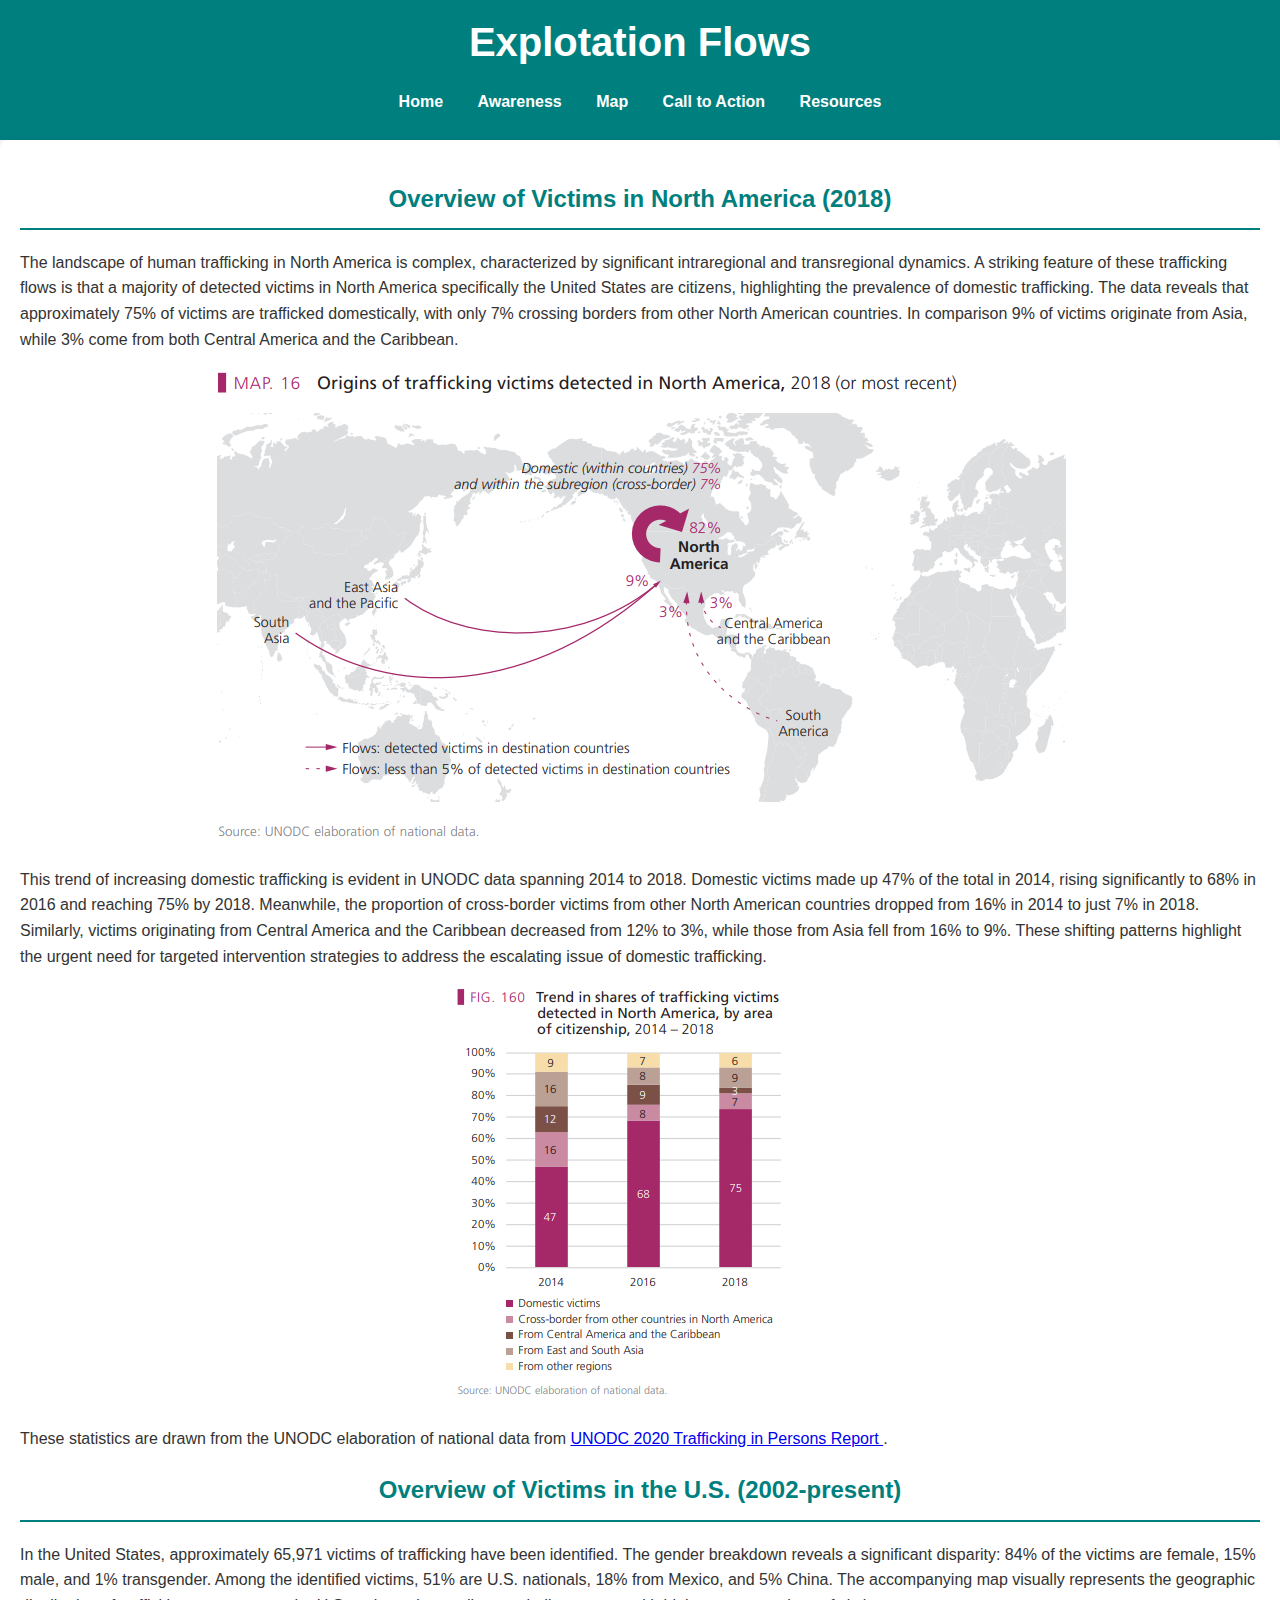
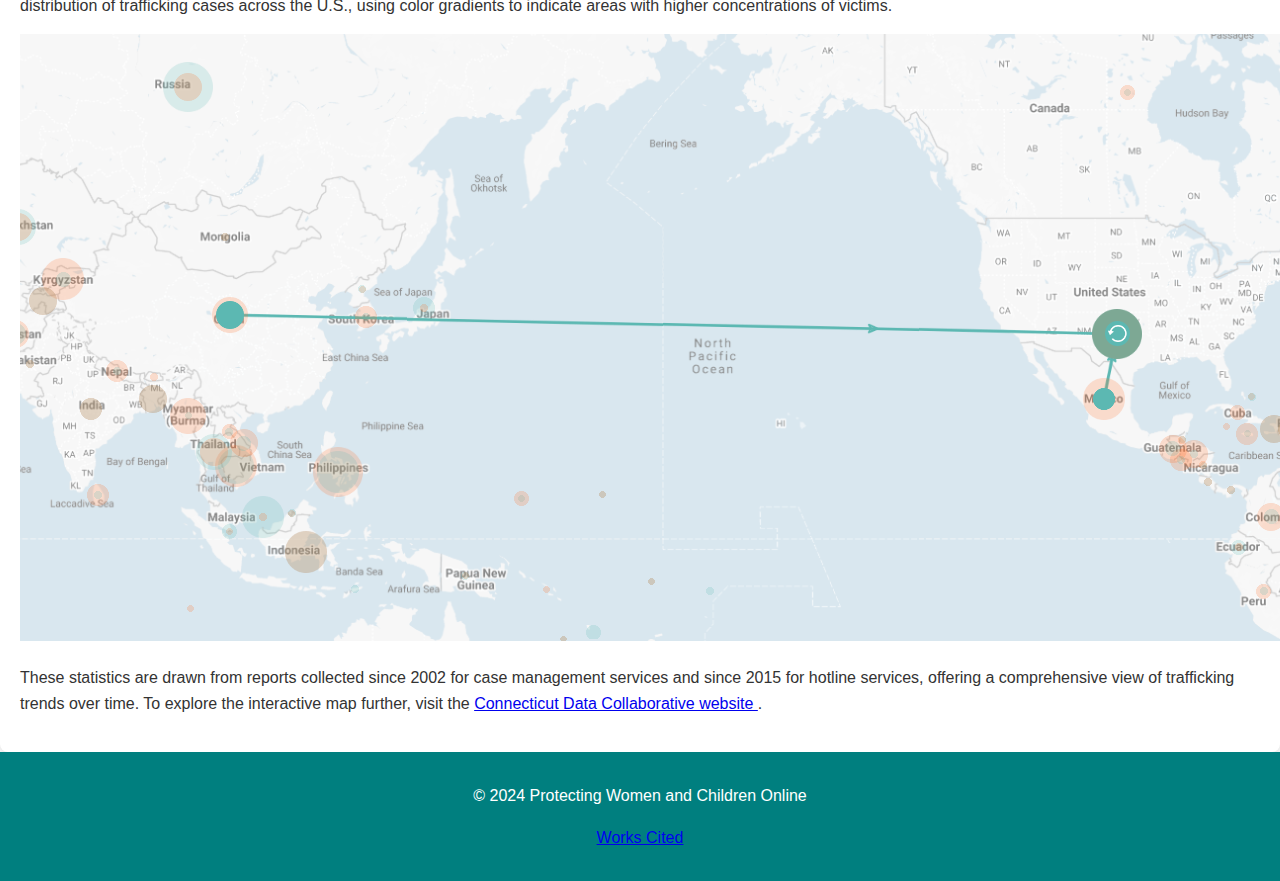
==== map.html @ 12ae602c "first commit" ====
<!DOCTYPE html>
<html lang="en">
<head>
    <meta charset="UTF-8">
    <meta name="viewport" content="width=device-width, initial-scale=1.0">
    <title> Map</title>
    <link rel="stylesheet" href="styles.css">
</head>
<body>
    <header>
        <h1>Explotation Flows</h1>
        <nav>
            <ul>
                <li><a href="index.html">Home</a></li>
                <li><a href="statistics.html">Awareness</a></li>
                <li><a href="map.html">Map</a></li>
                <li><a href="solutions.html">Call to Action</a></li>
                <li><a href="resources.html">Resources</a></li>
            </ul>
        </nav>
    </header>
    
    <section id="US-Map">
        <h2>Overview of Victims in North America (2018)</h2>
        <p>
            The landscape of human trafficking in North America is complex, characterized by significant intraregional and transregional dynamics. 
            A striking feature of these trafficking flows is that a majority of detected victims in North America specifically the United States are citizens, highlighting the prevalence of domestic trafficking. 
            The data reveals that approximately 75% of victims are trafficked domestically, with only 7% crossing borders from other North American countries. 
            In comparison 9% of victims originate from Asia, while 3% come from both Central America and the Caribbean. 

        </p>
        
        <img src="images/NA-Map.png" alt="North America Trafficking Map" class="full-screen-image"> 
        
        <p>
            This trend of increasing domestic trafficking is evident in UNODC data spanning 2014 to 2018. Domestic victims made up 47% of the total in 2014, rising significantly to 68% in 2016 and reaching 75% by 2018.
             Meanwhile, the proportion of cross-border victims from other North American countries dropped from 16% in 2014 to just 7% in 2018. 
             Similarly, victims originating from Central America and the Caribbean decreased from 12% to 3%, while those from Asia fell from 16% to 9%. 
            These shifting patterns highlight the urgent need for targeted intervention strategies to address the escalating issue of domestic trafficking.
        </p>

        <img src="images/trendv.png" alt="North America Trafficking Map" class="full-screen-image"> 
        
        <p>
            These statistics are drawn from the UNODC elaboration of national data from
            <a href="https://www.unodc.org/documents/data-and-analysis/tip/2021/GLOTiP_2020_15jan_web.pdf" target="_blank" rel="noopener noreferrer">
                UNODC 2020 Trafficking in Persons Report
            </a>.
        </p>


        <h2>Overview of Victims in the U.S. (2002-present)</h2>
        <p>
            In the United States, approximately 65,971 victims of trafficking have been identified. 
            The gender breakdown reveals a significant disparity: 84% of the victims are female, 15% male, and 1% transgender. Among the identified victims, 51% are U.S. nationals, 18% from Mexico, and 5% China. 
            The accompanying map visually represents the geographic distribution of trafficking cases across the U.S., using color gradients to indicate areas with higher concentrations of victims.
        </p>
        
        <img src="images/maptr.png" alt="U.S. Trafficking Map" class="full-screen-image"> 
        
        <p>
            These statistics are drawn from reports collected since 2002 for case management services and since 2015 for hotline services, offering a comprehensive view of trafficking trends over time. To explore the interactive map further, visit the 
            <a href="https://www.ctdatacollaborative.org/map" target="_blank" rel="noopener noreferrer">
                Connecticut Data Collaborative website
            </a>.
        </p>
    </section>
</body>

<footer>
    <p>&copy; 2024 Protecting Women and Children Online</p>
    <a href="references.html" target="_blank">Works Cited</a></p>
</footer>
</html>
---- styles.css ----
/* General Reset */
body {
    margin: 0;
    font-family: Arial, sans-serif;
    background-color: #f9f9f9;
    line-height: 1.6;
    color: #333;
  }
  
  /* Header Styling */
  header {
    background-color: #007f7f;
    color: white;
    padding: 10px 20px;
    text-align: center;
  }


  h1 {
      margin: 0;
      font-size: 2.5em;
  }
  nav {
      margin: 15px 0;
  }
  nav ul {
      list-style: none;
      padding: 0;
  }
  nav li {
      display: inline;
      margin: 0 15px;
  }
  nav a {
      color: #ffffff;
      text-decoration: none;
      font-weight: bold;
      transition: color 0.3s;
  }
  #in-nav {
    margin: 25px 0; /* 25px margin above and below */
    padding: 10px; /* Optional: add padding inside the nav */
    border-radius: 5px; /* Optional: rounded corners */
    text-align: center; /* Center-align the navigation links */
}

  #in-nav a {
    color: #000000;
    text-decoration: none;
    font-weight: bold;
    transition: color 0.3s;
    margin: 0 20px; /* Horizontal space between links (20px left and right) */
    padding: 8px 15px;
}
  #in-nav a:hover {
  color: #94d2bd;
}
  nav a:hover {
      color: #94d2bd;
  }
  main {
      padding: 20px;
  }
  section {
      background: white;
      padding: 20px;
      margin: 15px 0;
      border-radius: 8px;
      box-shadow: 0 2px 8px rgba(0,0,0,0.1);
  }
  h2 {
      color: #007f7f;
      border-bottom: 2px solid #007f7f;
  
      padding-bottom: 10px;
  }
  h3 {
      color: #007f7f;
  }

  h6 {
    color: #007f7f;
    border-bottom: 2px solid #007f7f;
    padding-bottom: 5px;
    display: inline-block;
    font-size: 24px;
    margin-bottom: 5px;
    margin-top: 5px;
}

  ul {
      margin: 10px 0;
      padding-left: 20px;
  }
  footer {
      text-align: center;
      padding: 15px 0;
      background: #007f7f;
      color: white;
      position: relative;
      bottom: 0;
      width: 100%;
  }

  
  /* Main Content 
  main {
    max-width: 90%;
    margin: 20px auto;
    padding: 20px;
    background: white;
    border-radius: 12px;
    box-shadow: 0 4px 8px rgba(0, 0, 0, 0.1);
  }*/
  
  /* Section Headings */
  main h2 {
    color: #007f7f;
    margin-top: 0;
  }
  
  /* Problem and Mission Sections */
  #problem-statement, #mission-statement, #call-to-action {
    margin-bottom: 20px;
  }
  
  #call-to-action .cta-button {
    display: inline-block;
    background-color: #007f7f;
    color: white;
    padding: 10px 20px;
    text-decoration: none;
    border-radius: 5px;
    font-weight: bold;
    margin-top: 10px;
  }
  
  #call-to-action .cta-button:hover {
    background-color: #005f87;
  }
  
 /* Carousel Styles */


/* Carousel Styles */
.carousel {
  position: relative;
  width: 100%; /* Use 100% to fit within the parent element */
  height: 400px;
  overflow: hidden;
  margin: 0;
  border-radius: 0;
  box-shadow: none;
}

.carousel-container {
  display: flex;
  transition: transform 0.5s ease-in-out;
  height: 400px;
  width: 100%;
}

.carousel-slide {
  display: flex;
  width: 100%; /* Ensure the slide container takes full width */
  height: 400px;
}

.slide {
  display: flex; /* Arrange image and text side by side */
  flex-direction: row;
  align-items: center;
  justify-content: space-between;
  min-width: 100%;
  background-color: #007f7f;
  padding: 20px;
  box-sizing: border-box;
}

.slide-image {
  flex: 1;
  max-width: 50%; /* Image takes up half the slide */
  height: 100%;
  object-fit: contain;
  border-right: 1px solid #ddd; /* Optional separator */
  padding-right: 10px;
}




/* Arrow Buttons */
button {
  position: absolute;
  top: 50%;
  transform: translateY(-50%);
  background: rgba(0, 0, 0, 0.5);
  color: white;
  border: none;
  padding: 15px;
  cursor: pointer;
  z-index: 10; /* Keep arrows above other elements */
  border-radius: 50%;
}

button.prev {
  left: 20px; /* Adjust for better placement */
}

button.next {
  right: 20px; /* Adjust for better placement */
}

button:hover {
  background: rgba(0, 0, 0, 0.7);
}

/* Slide Text */
.slide-text {
  width: 50%;
  padding: 20px;
  display: flex;
  flex-direction: column;
  justify-content: center;
  align-items: flex-start; /* Align text away from arrows */
  text-align: left; /* Ensure proper alignment */
  font-size: 20px;
  color: #ffffff;
  position: relative; /* Add position relative for spacing */
  z-index: 1; /* Ensure text stays above background */
  margin-left: 50px; /* Add spacing from the left edge */
  margin-right: 50px; /* Add spacing from the right edge */
}

  
.small-text {
  font-size: 0.9em; /* Adjust size as needed */
}

#US-Map {
  text-align: center; /* Center content inside the section, only affects inline elements */
  margin: 0; /* Remove default margins */
}

.full-width-image {
  display: block; /* Ensures the image is treated as a block element */
  margin-left: auto; /* Center the image */
  margin-right: auto; /* Center the image */
  max-width: 100%; /* Ensure the image does not exceed the container width */
  height: auto; /* Maintain the aspect ratio */
}
.full-width-imaget {
  display: block;           /* Ensures the image is treated as a block element */
  margin: 0 auto;          /* Centers the image horizontally */
  max-width: 300px;        /* Set max-width to a specific value (e.g., 300px) */
  height: auto;            /* Automatically adjusts height to maintain aspect ratio */
  cursor: pointer;  
}

#US-Map p {
  text-align: left; /* Align paragraphs to the left */
  ; /* Optional: limit the width of the paragraphs for better readability */

}
.image-wrapper {
  background-color: #000000;
  color: white;
  padding: 10px 20px;
  text-align: center;
  margin-top: 3%;
}
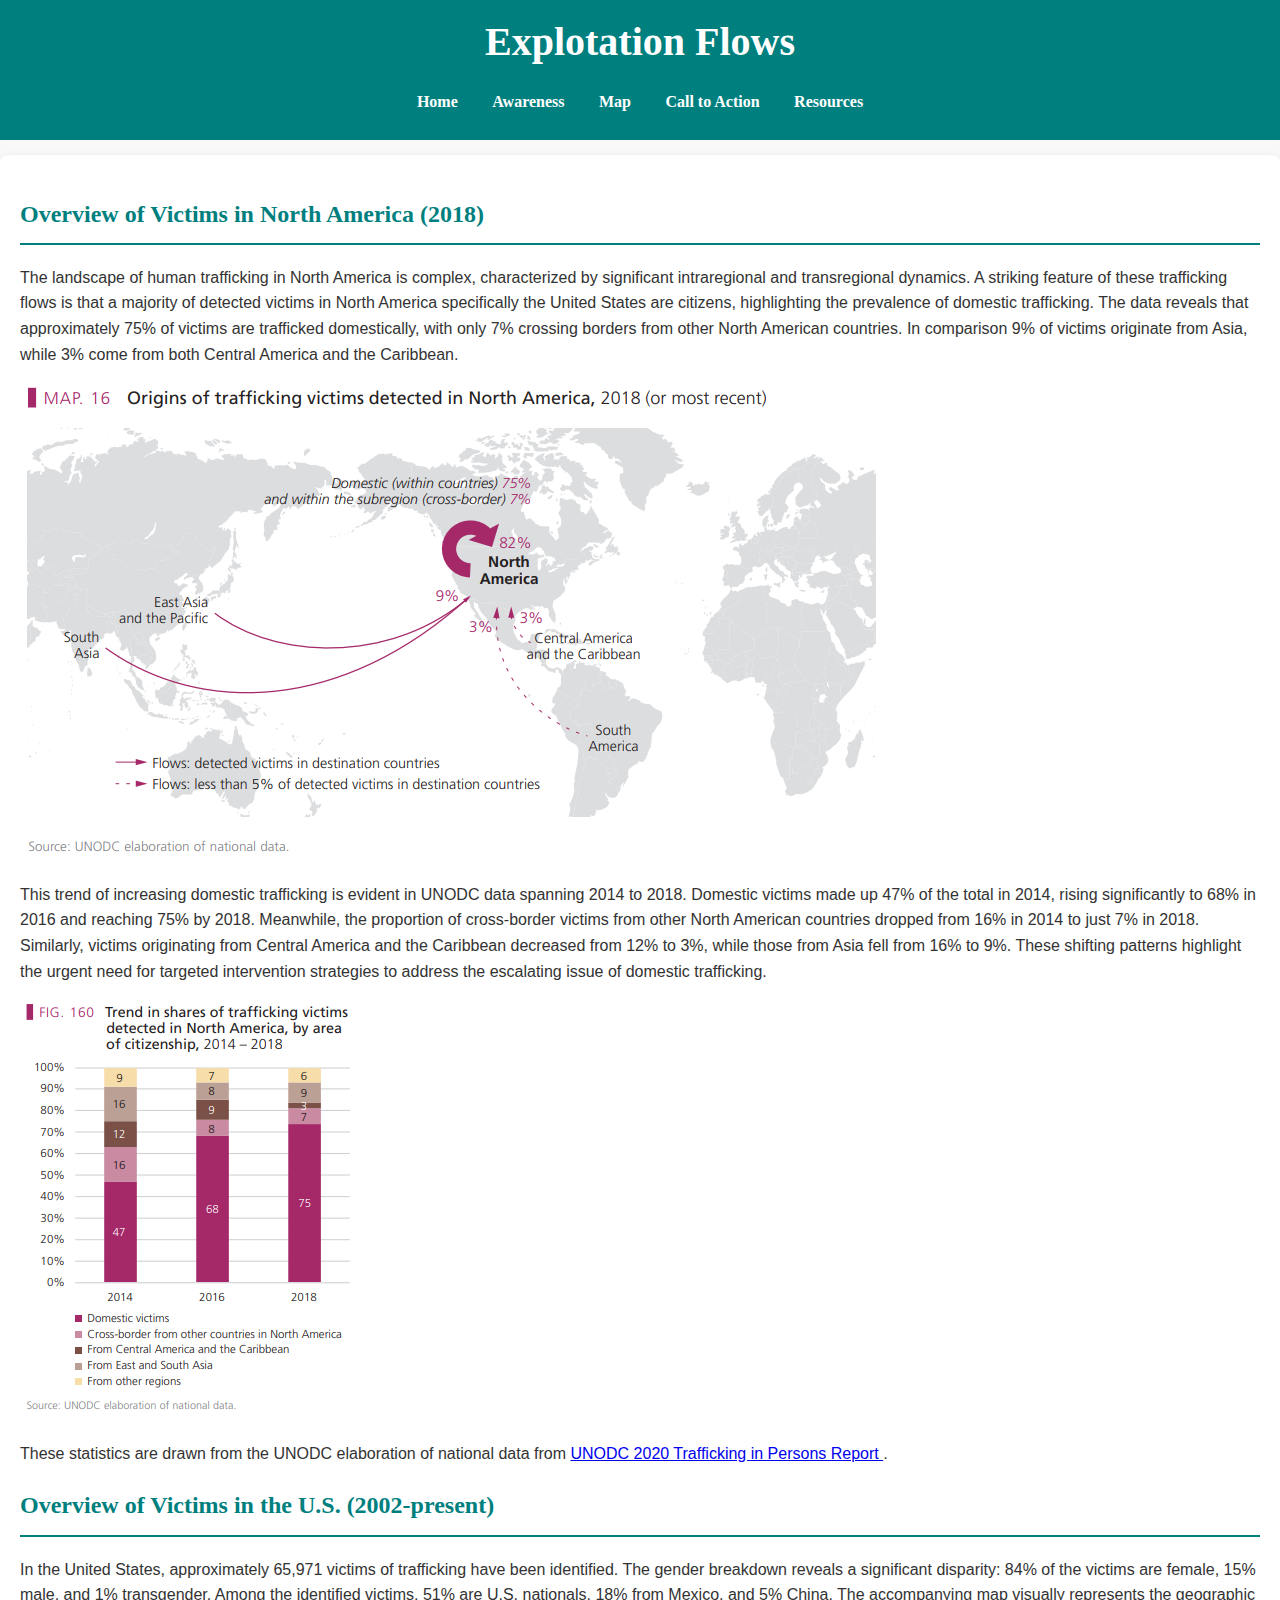
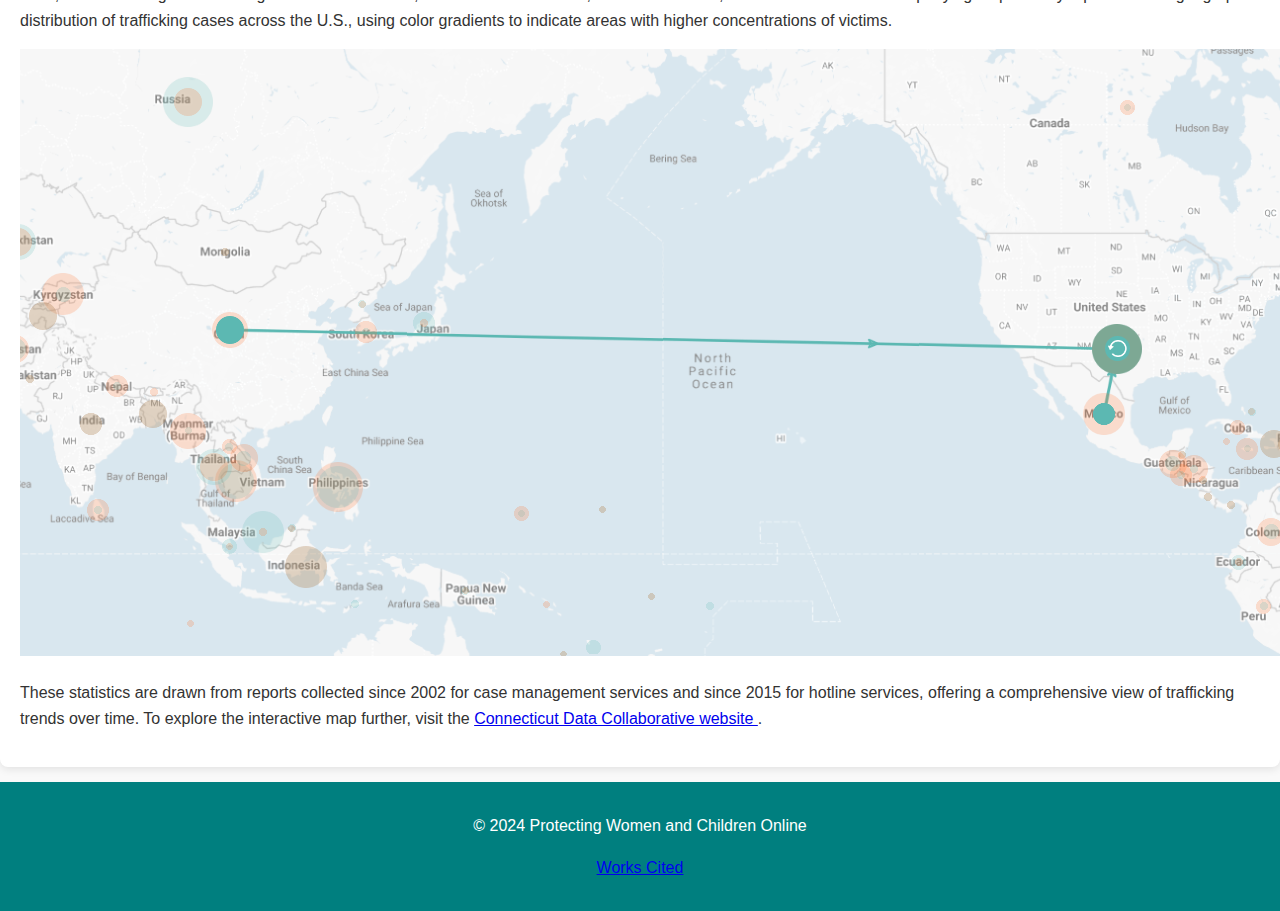
==== commit 6d94f609: "mobile view" ====
--- a/map.html
+++ b/map.html
@@ -3,12 +3,14 @@
 <head>
     <meta charset="UTF-8">
     <meta name="viewport" content="width=device-width, initial-scale=1.0">
-    <title> Map</title>
+    <title>EndExploiting: Map</title>
     <link rel="stylesheet" href="styles.css">
 </head>
 <body>
     <header>
         <h1>Explotation Flows</h1>
+        <div class="divider"></div>
+
         <nav>
             <ul>
                 <li><a href="index.html">Home</a></li>
--- a/styles.css
+++ b/styles.css
@@ -19,6 +19,7 @@
   h1 {
       margin: 0;
       font-size: 2.5em;
+      font-family: Georgia, 'Times New Roman', Times, serif;
   }
   nav {
       margin: 15px 0;
@@ -36,6 +37,7 @@
       text-decoration: none;
       font-weight: bold;
       transition: color 0.3s;
+      font-family: Georgia;
   }
   #in-nav {
     margin: 25px 0; /* 25px margin above and below */
@@ -71,11 +73,12 @@
   h2 {
       color: #007f7f;
       border-bottom: 2px solid #007f7f;
-  
+   font-family: Georgia;
       padding-bottom: 10px;
   }
   h3 {
       color: #007f7f;
+      font-family: Georgia;
   }
 
   h6 {
@@ -86,7 +89,8 @@
     font-size: 24px;
     margin-bottom: 5px;
     margin-top: 5px;
-}
+    font-family: Georgia;
+    }
 
   ul {
       margin: 10px 0;
@@ -215,22 +219,45 @@
   background: rgba(0, 0, 0, 0.7);
 }
 
-/* Slide Text */
 .slide-text {
-  width: 50%;
-  padding: 20px;
+  width: 90%; /* Use a larger percentage for better responsiveness */
+  max-width: 600px; /* Set a max width for larger screens */
+  padding: 10px; /* Reduce padding for smaller screens */
   display: flex;
   flex-direction: column;
   justify-content: center;
   align-items: flex-start; /* Align text away from arrows */
   text-align: left; /* Ensure proper alignment */
-  font-size: 20px;
+  font-size: 20px; /* Reduce font size for better fit on smaller screens */
   color: #ffffff;
   position: relative; /* Add position relative for spacing */
   z-index: 1; /* Ensure text stays above background */
-  margin-left: 50px; /* Add spacing from the left edge */
-  margin-right: 50px; /* Add spacing from the right edge */
-}
+  margin: 0 auto; /* Center the text container */
+  font-family: 'Merriweather';
+}
+
+/* Additional media query for even smaller screens */
+@media (max-width: 600px) {
+  .slide-text {
+      font-size: 18px; /* Further reduce font size for mobile */
+      padding: 10px; /* Slight padding for spacing */
+      width: 100%; /* Text takes full width of the box */
+  }
+
+  .slide-image {
+      display: none; /* Hide the image entirely */
+  }
+
+  .slide {
+      flex-direction: column; /* Stack elements vertically */
+      align-items: center; /* Center align the text box */
+      padding: 10px; /* Add padding for better spacing */
+  }
+  .full-screen-image {
+    width: 100%; /* Ensure it takes up full width on smaller screens */
+    height: auto; /* Maintain aspect ratio */
+}
+
 
   
 .small-text {
@@ -269,3 +296,12 @@
   text-align: center;
   margin-top: 3%;
 }
+header nav {
+  border-bottom: 1px solid white; /* Adds a thin white line below the navbar */
+}
+.divider {
+  height: 1px;
+  background-color: white;
+  margin: 10px 0;
+}
+
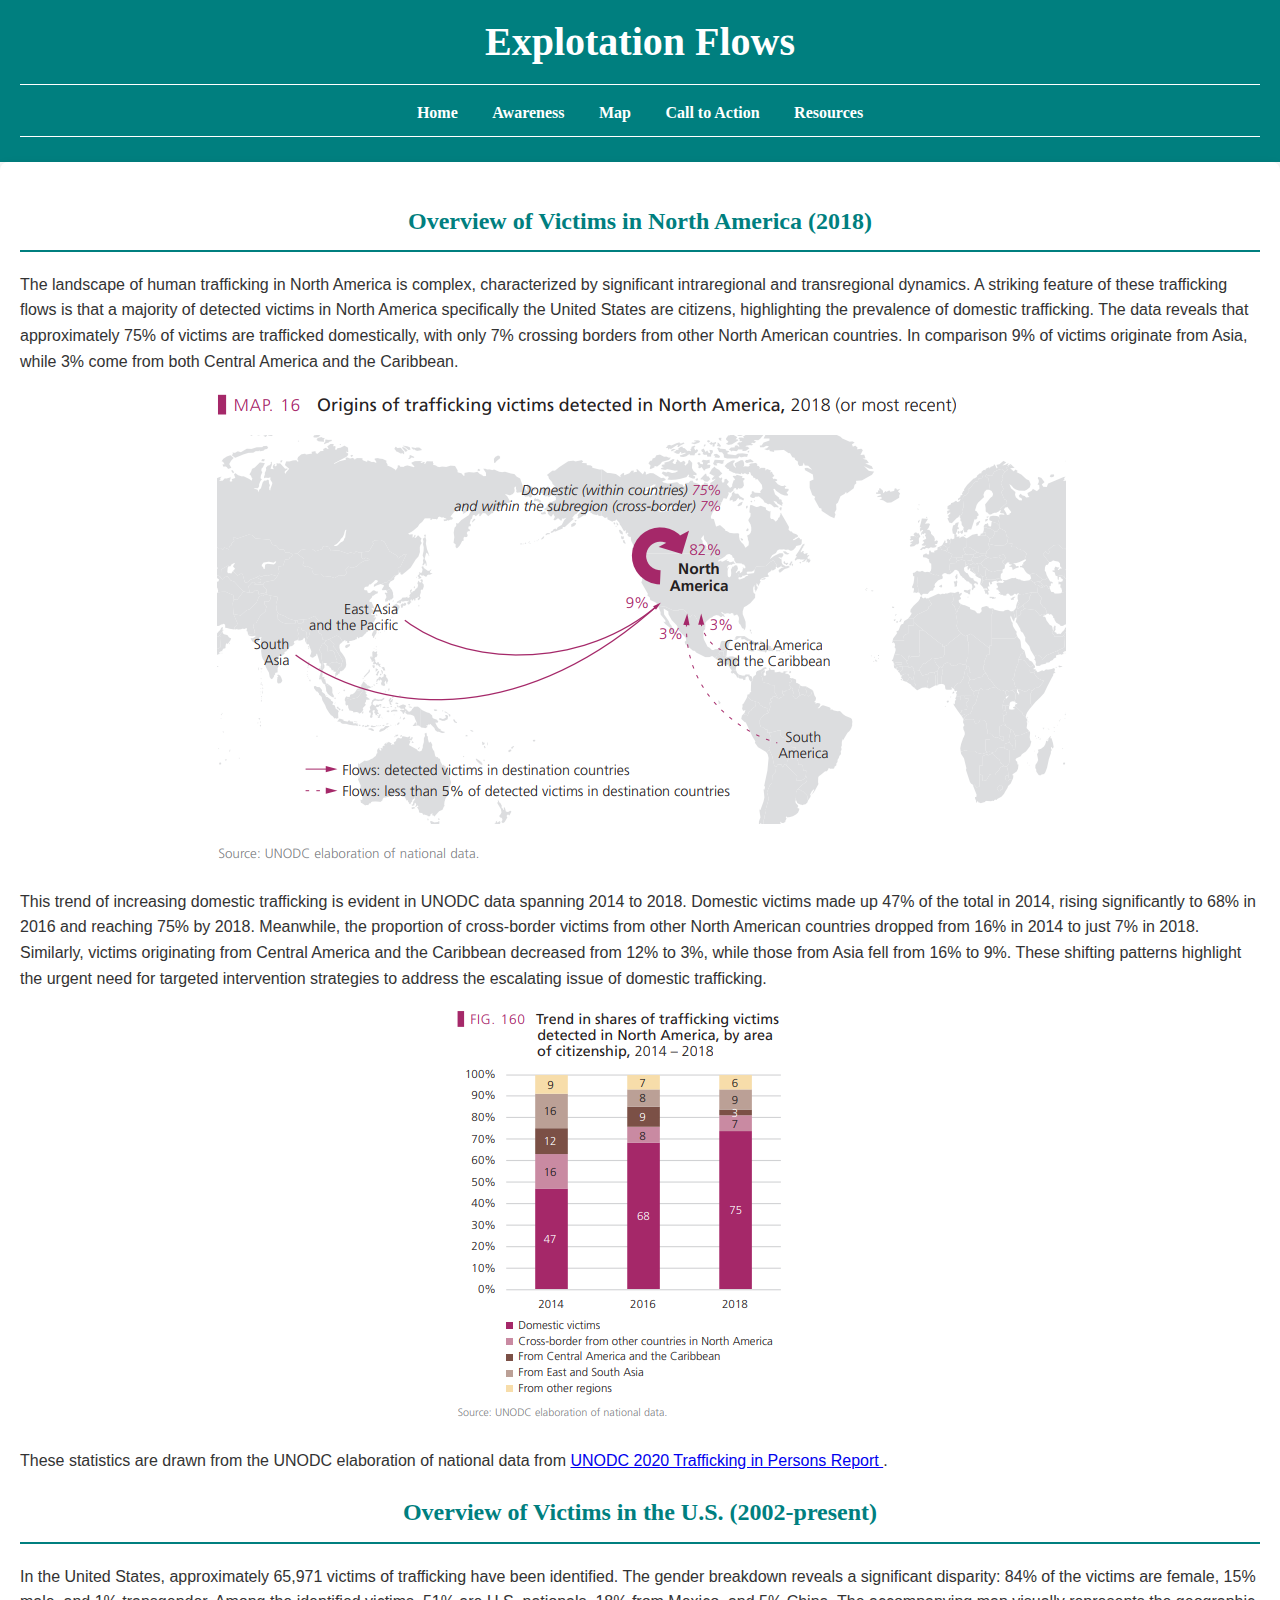
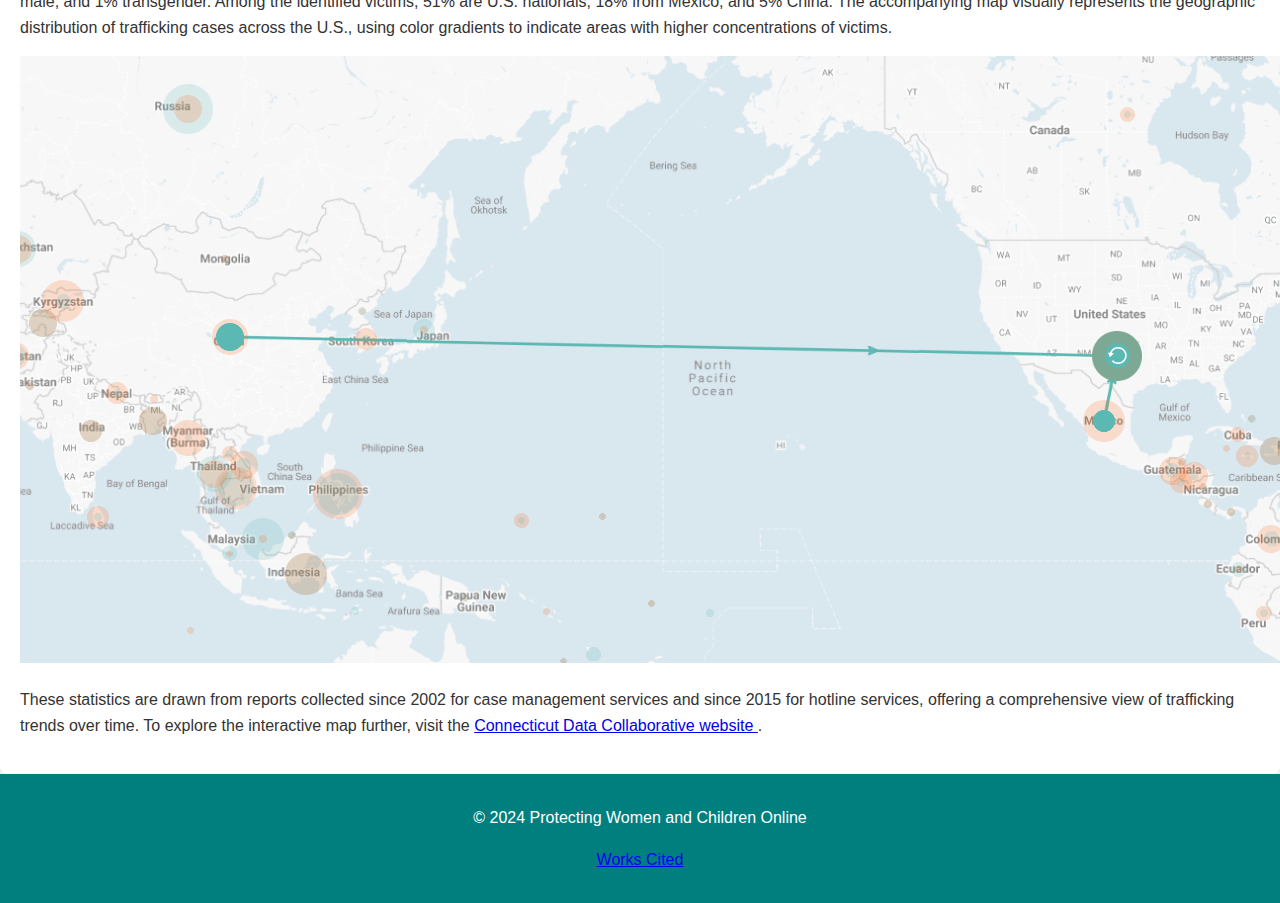
==== commit 955148f5: "arrow on solutions page" ====
--- a/map.html
+++ b/map.html
@@ -23,6 +23,7 @@
     </header>
     
     <section id="US-Map">
+        
         <h2>Overview of Victims in North America (2018)</h2>
         <p>
             The landscape of human trafficking in North America is complex, characterized by significant intraregional and transregional dynamics. 
--- a/styles.css
+++ b/styles.css
@@ -240,24 +240,23 @@
 @media (max-width: 600px) {
   .slide-text {
       font-size: 18px; /* Further reduce font size for mobile */
-      padding: 10px; /* Slight padding for spacing */
-      width: 100%; /* Text takes full width of the box */
-  }
-
-  .slide-image {
-      display: none; /* Hide the image entirely */
-  }
-
-  .slide {
-      flex-direction: column; /* Stack elements vertically */
-      align-items: center; /* Center align the text box */
-      padding: 10px; /* Add padding for better spacing */
+      padding: 5px; /* Reduce padding even more */
   }
   .full-screen-image {
     width: 100%; /* Ensure it takes up full width on smaller screens */
     height: auto; /* Maintain aspect ratio */
-}
-
+    
+  }
+  .slide-image {
+  display: none; /* Hide the image entirely */
+  } 
+  #in-nav a {
+    margin: 5px; /* Reduce margin on smaller screens */
+    padding: 6px 10px; /* Adjust padding for smaller screens */
+    font-size: 14px; /* Optionally reduce font size for mobile */
+  }
+
+}
 
   
 .small-text {
@@ -304,4 +303,21 @@
   background-color: white;
   margin: 10px 0;
 }
-
+.back-to-top {
+  position: fixed;
+  bottom: 20px; /* Distance from the bottom */
+  right: 5px; /* Distance from the right */
+  background-color: #007f7f; /* Background color */
+  color: white; /* Text color */
+  padding: 10px; /* Padding around the text */
+  border-radius: 5px; /* Rounded corners */
+  text-decoration: none; /* No underline */
+  font-size: 24px; /* Font size */
+  display: none; /* Hidden by default */
+  z-index: 100; /* Sit on top */
+}
+
+.back-to-top:hover {
+  background-color: #94d2bd; /* Darker blue on hover */
+}
+
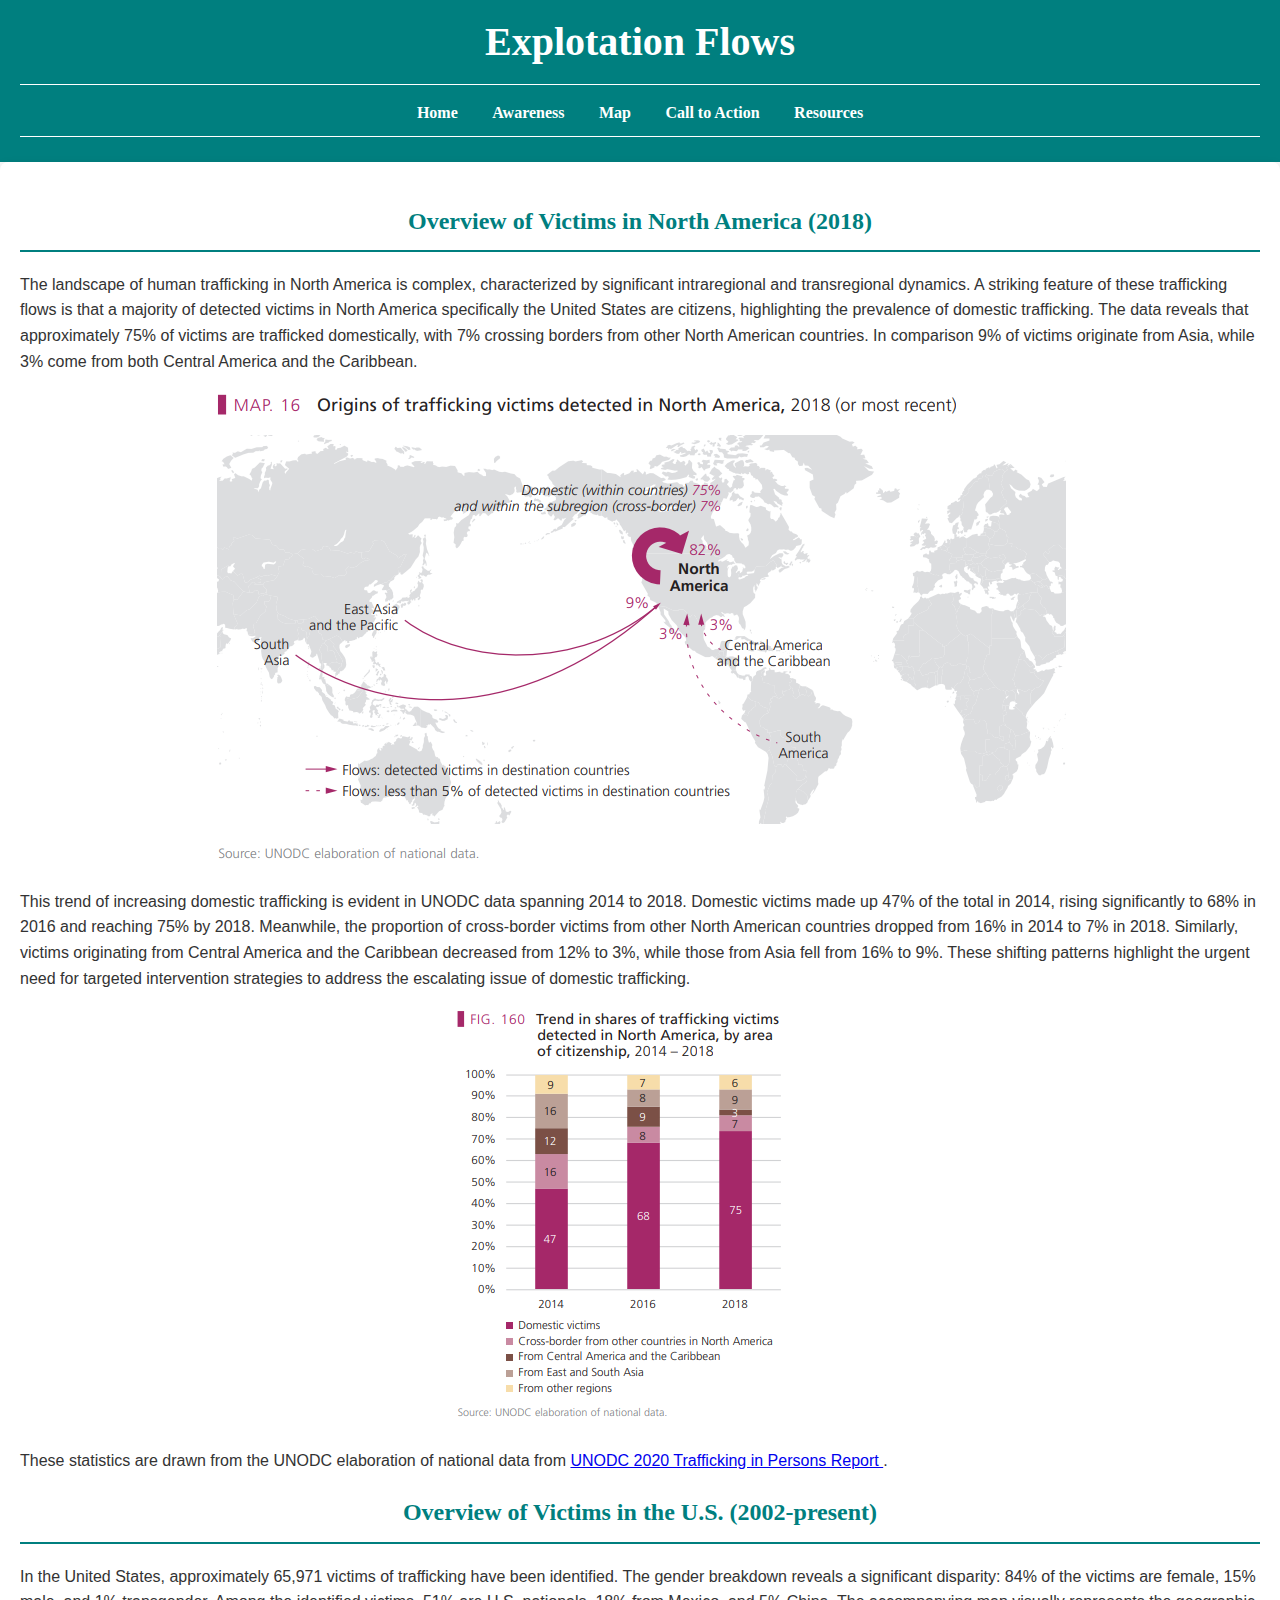
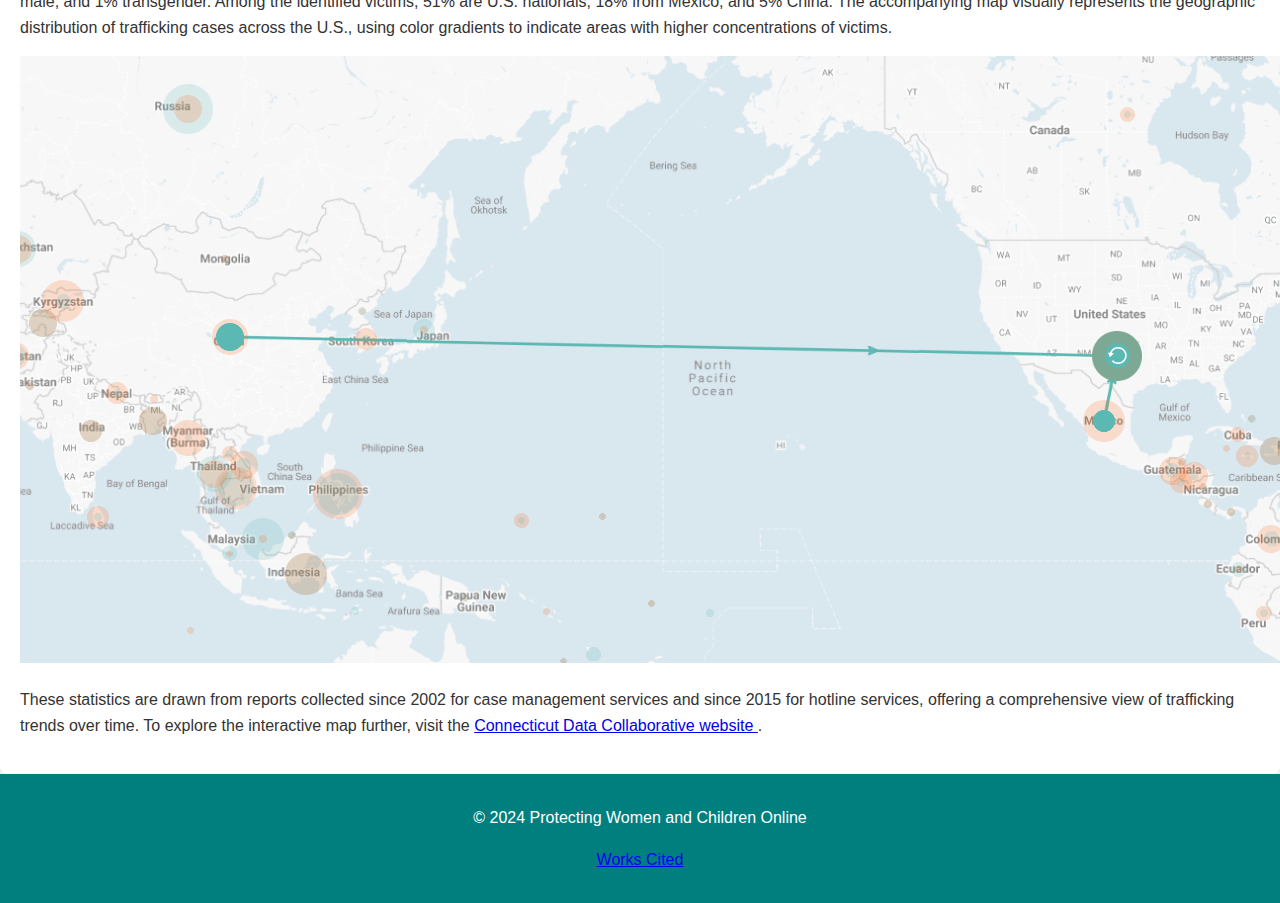
==== commit e487c7eb: "text fixes" ====
--- a/map.html
+++ b/map.html
@@ -28,7 +28,7 @@
         <p>
             The landscape of human trafficking in North America is complex, characterized by significant intraregional and transregional dynamics. 
             A striking feature of these trafficking flows is that a majority of detected victims in North America specifically the United States are citizens, highlighting the prevalence of domestic trafficking. 
-            The data reveals that approximately 75% of victims are trafficked domestically, with only 7% crossing borders from other North American countries. 
+            The data reveals that approximately 75% of victims are trafficked domestically, with 7% crossing borders from other North American countries. 
             In comparison 9% of victims originate from Asia, while 3% come from both Central America and the Caribbean. 
 
         </p>
@@ -37,7 +37,7 @@
         
         <p>
             This trend of increasing domestic trafficking is evident in UNODC data spanning 2014 to 2018. Domestic victims made up 47% of the total in 2014, rising significantly to 68% in 2016 and reaching 75% by 2018.
-             Meanwhile, the proportion of cross-border victims from other North American countries dropped from 16% in 2014 to just 7% in 2018. 
+             Meanwhile, the proportion of cross-border victims from other North American countries dropped from 16% in 2014 to 7% in 2018. 
              Similarly, victims originating from Central America and the Caribbean decreased from 12% to 3%, while those from Asia fell from 16% to 9%. 
             These shifting patterns highlight the urgent need for targeted intervention strategies to address the escalating issue of domestic trafficking.
         </p>
